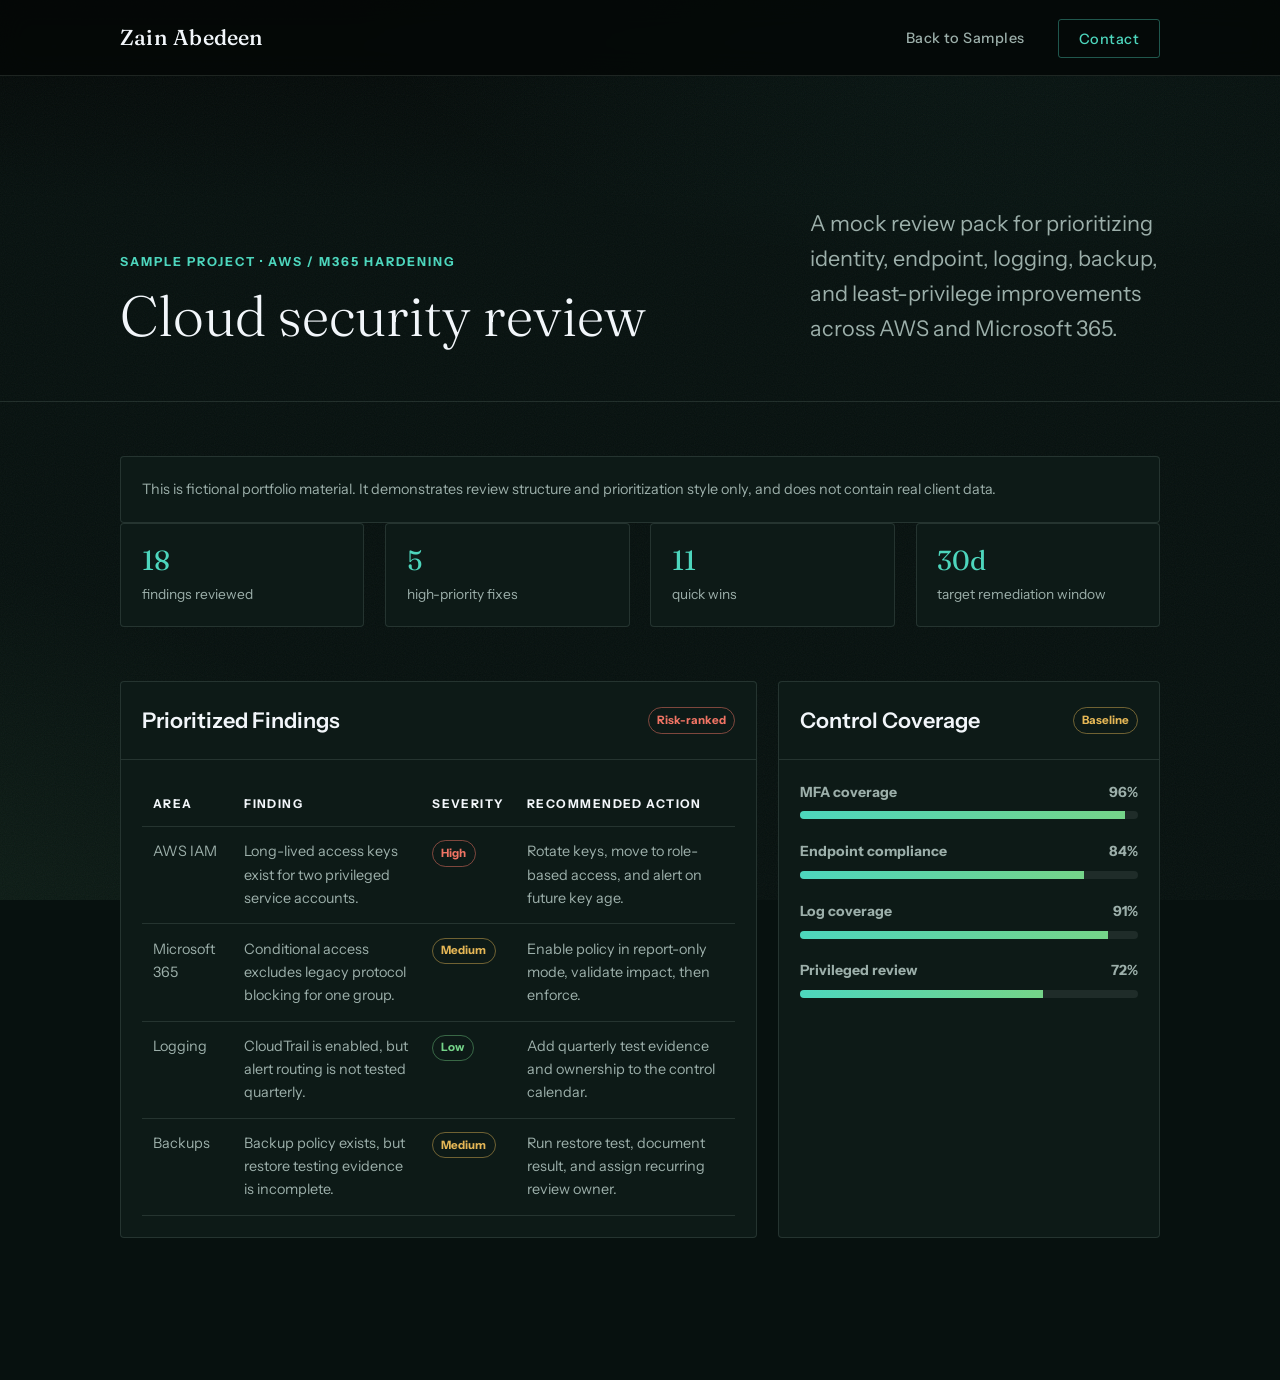
==== samples/cloud-security-review.html @ a2f8cfac "Rework site as cybersecurity portfolio" ====
<!doctype html>
<html lang="en">
<head>
  <meta charset="UTF-8">
  <meta name="viewport" content="width=device-width, initial-scale=1.0">
  <meta name="description" content="Fictional cybersecurity portfolio sample: AWS and Microsoft 365 cloud security review.">
  <title>Sample Project — Cloud Security Review</title>
  <link rel="preconnect" href="https://fonts.googleapis.com">
  <link rel="preconnect" href="https://fonts.gstatic.com" crossorigin>
  <link href="https://fonts.googleapis.com/css2?family=Fraunces:ital,opsz,wght@0,9..144,300;0,9..144,400;0,9..144,500;1,9..144,300;1,9..144,400&family=Instrument+Sans:ital,wght@0,400;0,500;0,600;1,400&display=swap" rel="stylesheet">
  <link rel="stylesheet" href="../styles.css">
</head>
<body class="sample-page">
  <header class="nav">
    <div class="container nav-inner">
      <a href="../index.html#top" class="wordmark">Zain&nbsp;Abedeen</a>
      <nav aria-label="Sample navigation">
        <ul class="nav-links">
          <li><a href="../index.html#samples" class="nav-link">Back to Samples</a></li>
          <li><a href="../index.html#contact" class="nav-link nav-link-cta">Contact</a></li>
        </ul>
      </nav>
    </div>
  </header>

  <main>
    <section class="sample-hero">
      <div class="container">
        <div>
          <p class="sample-label">Sample project · AWS / M365 hardening</p>
          <h1>Cloud security review</h1>
        </div>
        <p class="sample-summary">A mock review pack for prioritizing identity, endpoint, logging, backup, and least-privilege improvements across AWS and Microsoft 365.</p>
      </div>
    </section>

    <section class="sample-shell">
      <div class="container">
        <p class="sample-disclaimer">This is fictional portfolio material. It demonstrates review structure and prioritization style only, and does not contain real client data.</p>

        <div class="sample-grid">
          <div class="metric-card"><strong>18</strong><span>findings reviewed</span></div>
          <div class="metric-card"><strong>5</strong><span>high-priority fixes</span></div>
          <div class="metric-card"><strong>11</strong><span>quick wins</span></div>
          <div class="metric-card"><strong>30d</strong><span>target remediation window</span></div>
        </div>

        <div class="sample-panels">
          <article class="sample-panel">
            <div class="panel-head">
              <h2>Prioritized Findings</h2>
              <span class="pill high">Risk-ranked</span>
            </div>
            <div class="panel-body">
              <table class="sample-table">
                <thead>
                  <tr>
                    <th>Area</th>
                    <th>Finding</th>
                    <th>Severity</th>
                    <th>Recommended action</th>
                  </tr>
                </thead>
                <tbody>
                  <tr>
                    <td>AWS IAM</td>
                    <td>Long-lived access keys exist for two privileged service accounts.</td>
                    <td><span class="pill high">High</span></td>
                    <td>Rotate keys, move to role-based access, and alert on future key age.</td>
                  </tr>
                  <tr>
                    <td>Microsoft 365</td>
                    <td>Conditional access excludes legacy protocol blocking for one group.</td>
                    <td><span class="pill medium">Medium</span></td>
                    <td>Enable policy in report-only mode, validate impact, then enforce.</td>
                  </tr>
                  <tr>
                    <td>Logging</td>
                    <td>CloudTrail is enabled, but alert routing is not tested quarterly.</td>
                    <td><span class="pill low">Low</span></td>
                    <td>Add quarterly test evidence and ownership to the control calendar.</td>
                  </tr>
                  <tr>
                    <td>Backups</td>
                    <td>Backup policy exists, but restore testing evidence is incomplete.</td>
                    <td><span class="pill medium">Medium</span></td>
                    <td>Run restore test, document result, and assign recurring review owner.</td>
                  </tr>
                </tbody>
              </table>
            </div>
          </article>

          <aside class="sample-panel">
            <div class="panel-head">
              <h2>Control Coverage</h2>
              <span class="pill review">Baseline</span>
            </div>
            <div class="panel-body">
              <div class="bar-list">
                <div class="bar-row"><span><b>MFA coverage</b><b>96%</b></span><div class="bar"><i style="--w:96%"></i></div></div>
                <div class="bar-row"><span><b>Endpoint compliance</b><b>84%</b></span><div class="bar"><i style="--w:84%"></i></div></div>
                <div class="bar-row"><span><b>Log coverage</b><b>91%</b></span><div class="bar"><i style="--w:91%"></i></div></div>
                <div class="bar-row"><span><b>Privileged review</b><b>72%</b></span><div class="bar"><i style="--w:72%"></i></div></div>
              </div>
            </div>
          </aside>
        </div>
      </div>
    </section>
  </main>
</body>
</html>
---- styles.css ----
/* ============================================================
   Zain Abedeen - cyber security portfolio
   ------------------------------------------------------------
   Color:   deep ink ground, cool white text, cyan/green
            security accents, and restrained risk-state colors.
   Ratio:   golden ratio phi = 1.618 drives the type scale
            (steps of phi^0.5 ~= 1.272), the spacing ladder, and
            the 61.8/38.2 layout splits.
   Type:    Fraunces (editorial serif) · Instrument Sans (body)
   ============================================================ */

:root {
  --bg: #07110f;
  --bg-deep: #040807;
  --surface: #0d1a17;
  --surface-2: #13241f;
  --border: rgba(181, 208, 195, 0.14);
  --border-strong: rgba(181, 208, 195, 0.28);
  --accent: #4dd6bd;
  --accent-bright: #7df0d7;
  --accent-dim: rgba(77, 214, 189, 0.38);
  --accent-faint: rgba(77, 214, 189, 0.09);
  --risk-low: #75d489;
  --risk-med: #e5b756;
  --risk-high: #f07464;
  /* text */
  --text: #f2f6fa;
  --text-muted: #9cafaa;

  --serif: "Fraunces", Georgia, serif;
  --sans: "Instrument Sans", -apple-system, sans-serif;

  /* type scale - phi^0.5 ~= 1.272 per step */
  --fs-0: 1.0625rem;  /* 17   body        */
  --fs-1: 1.35rem;    /* 21.6             */
  --fs-2: 1.72rem;    /* 27.5             */
  --fs-3: 2.19rem;    /* 35               */
  --fs-4: 2.78rem;    /* 44.5             */
  --fs-5: 3.54rem;    /* 56.6             */
  --fs-6: 4.5rem;     /* 72   display     */

  /* spacing ladder - x phi per step */
  --s1: 0.5rem;
  --s2: 0.8rem;
  --s3: 1.3rem;
  --s4: 2.1rem;
  --s5: 3.4rem;
  --s6: 5.5rem;
  --s7: 8.9rem;

  --container: 1120px;
  --nav-h: 76px;
  --ease: cubic-bezier(0.22, 1, 0.36, 1);
}

* { margin: 0; padding: 0; box-sizing: border-box; }

html { scroll-behavior: smooth; scroll-padding-top: calc(var(--nav-h) + 16px); }

body {
  background: var(--bg);
  color: var(--text);
  font-family: var(--sans);
  font-size: var(--fs-0);
  line-height: 1.618;
  -webkit-font-smoothing: antialiased;
  overflow-x: hidden;
}

/* atmosphere - soft security glow over a deep ink ground */
body::before {
  content: "";
  position: fixed;
  inset: 0;
  pointer-events: none;
  z-index: 0;
  background:
    radial-gradient(1100px 560px at 78% -8%, rgba(77, 214, 189, 0.07), transparent 62%),
    radial-gradient(1000px 700px at -12% 108%, rgba(117, 212, 137, 0.08), transparent 60%),
    linear-gradient(180deg, var(--bg-deep) 0%, var(--bg) 22%);
}

/* film grain - tactile depth over the gradients */
body::after {
  content: "";
  position: fixed;
  inset: 0;
  pointer-events: none;
  z-index: 0;
  opacity: 0.05;
  background-image: url("data:image/svg+xml,%3Csvg xmlns='http://www.w3.org/2000/svg' width='160' height='160'%3E%3Cfilter id='n'%3E%3CfeTurbulence type='fractalNoise' baseFrequency='0.9' numOctaves='2' stitchTiles='stitch'/%3E%3C/filter%3E%3Crect width='100%25' height='100%25' filter='url(%23n)'/%3E%3C/svg%3E");
}

/* ambient fx layers - above the gradients, below content */
#fx-grid,
#spotlight {
  position: fixed;
  inset: 0;
  z-index: 0;
  pointer-events: none;
}
#fx-grid { width: 100%; height: 100%; opacity: 0.55; }
#spotlight {
  background: radial-gradient(340px 340px at var(--mx, -500px) var(--my, -500px),
              rgba(77, 214, 189, 0.11), transparent 70%);
  opacity: 0;
  transition: opacity 0.4s ease;
}

main, .footer, .nav, .mobile-menu { position: relative; z-index: 1; }

.container {
  max-width: var(--container);
  margin: 0 auto;
  padding: 0 clamp(1.25rem, 4vw, 2.5rem);
}

::selection { background: var(--accent-dim); color: var(--text); }

a { color: var(--accent); text-decoration: none; }
a:hover { text-decoration: underline; text-underline-offset: 3px; }

:focus-visible {
  outline: 2px solid var(--accent);
  outline-offset: 3px;
  border-radius: 2px;
}

.muted { color: var(--text-muted); }

.skip-link {
  position: absolute;
  left: -9999px;
  top: 0;
  background: var(--accent);
  color: var(--bg);
  padding: var(--s1) var(--s3);
  z-index: 100;
}
.skip-link:focus { left: 0; }

/* ---------- nav ---------- */
.nav {
  position: fixed;
  top: 0;
  left: 0;
  right: 0;
  height: var(--nav-h);
  background: rgba(4, 8, 7, 0.84);
  backdrop-filter: blur(14px);
  -webkit-backdrop-filter: blur(14px);
  border-bottom: 1px solid var(--border);
  z-index: 50;
}

.nav-inner {
  height: var(--nav-h);
  display: flex;
  align-items: center;
  justify-content: space-between;
}

.wordmark {
  font-family: var(--serif);
  font-size: var(--fs-1);
  font-weight: 500;
  color: var(--text);
  letter-spacing: 0.01em;
}
.wordmark:hover { text-decoration: none; }

.nav-links {
  display: flex;
  align-items: center;
  gap: var(--s4);
  list-style: none;
}

.nav-link {
  color: var(--text-muted);
  font-size: 0.9rem;
  font-weight: 500;
  letter-spacing: 0.03em;
  padding: var(--s1) 0;
  transition: color 0.25s var(--ease);
}
.nav-link:hover,
.nav-link.active { color: var(--text); text-decoration: none; }

.nav-link-cta {
  color: var(--accent);
  border: 1px solid var(--accent-dim);
  padding: 0.6rem 1.25rem;
  border-radius: 3px;
  transition: background 0.25s var(--ease), color 0.25s var(--ease), box-shadow 0.25s var(--ease);
}
.nav-link-cta:hover,
.nav-link-cta.active {
  background: var(--accent);
  color: var(--bg);
  box-shadow: 0 4px 24px rgba(63, 191, 178, 0.25);
}

.nav-progress {
  position: absolute;
  left: 0;
  bottom: -1px;
  height: 2px;
  width: 0%;
  background: linear-gradient(90deg, var(--accent), var(--accent-bright));
  box-shadow: 0 0 12px var(--accent-dim);
}

.menu-toggle {
  display: none;
  flex-direction: column;
  gap: 7px;
  background: none;
  border: 0;
  padding: 10px;
  cursor: pointer;
}
.menu-toggle span {
  display: block;
  width: 24px;
  height: 1.5px;
  background: var(--text);
  transition: transform 0.25s var(--ease);
}
.menu-toggle[aria-expanded="true"] span:first-child { transform: translateY(4.25px) rotate(45deg); }
.menu-toggle[aria-expanded="true"] span:last-child { transform: translateY(-4.25px) rotate(-45deg); }

.mobile-menu {
  position: fixed;
  top: var(--nav-h);
  left: 0;
  right: 0;
  background: var(--surface);
  border-bottom: 1px solid var(--border);
  padding: var(--s2) 0 var(--s3);
  transform: translateY(-8px);
  opacity: 0;
  visibility: hidden;
  transition: transform 0.3s var(--ease), opacity 0.3s var(--ease), visibility 0.3s;
  z-index: 49;
}
.mobile-menu.open { transform: translateY(0); opacity: 1; visibility: visible; }
.mobile-menu ul { list-style: none; }
.mobile-menu a {
  display: block;
  padding: var(--s2) clamp(1.25rem, 4vw, 2.5rem);
  color: var(--text);
  font-family: var(--serif);
  font-size: var(--fs-1);
}

/* ---------- hero ---------- */
.hero {
  padding: calc(var(--nav-h) + clamp(var(--s6), 13vh, var(--s7))) 0 clamp(var(--s5), 10vh, var(--s6));
}

/* golden-section column: content occupies ~61.8% of the container */
.hero .container > * { max-width: 61.8%; }

.eyebrow {
  color: var(--accent);
  font-size: 0.8rem;
  font-weight: 600;
  letter-spacing: 0.16em;
  text-transform: uppercase;
  margin-bottom: var(--s4);
}

.hero-headline {
  font-family: var(--serif);
  font-weight: 300;
  font-size: clamp(var(--fs-4), 6.5vw, var(--fs-6));
  line-height: 1.05;
  letter-spacing: -0.015em;
}
.hero-headline em {
  font-style: italic;
  font-weight: 400;
  color: var(--accent);
}

#rotator {
  display: inline-block;
  transition: opacity 0.32s var(--ease), transform 0.32s var(--ease);
}

.hero-lead {
  margin-top: var(--s4);
  max-width: 33rem;
  font-size: var(--fs-1);
  line-height: 1.618;
  color: var(--text-muted);
}

.hero-ctas {
  margin-top: var(--s5);
  display: flex;
  flex-wrap: wrap;
  gap: var(--s2);
}

.btn {
  display: inline-block;
  font-size: 0.98rem;
  font-weight: 600;
  letter-spacing: 0.02em;
  padding: 1rem 2.1rem;
  border-radius: 3px;
  transition: background 0.25s var(--ease), color 0.25s var(--ease),
              border-color 0.25s var(--ease), box-shadow 0.25s var(--ease),
              transform 0.25s var(--ease);
}
.btn:hover { text-decoration: none; transform: translateY(-1px); }

.btn-primary {
  background: var(--accent);
  color: var(--bg);
  border: 1px solid var(--accent);
  box-shadow: 0 6px 28px rgba(63, 191, 178, 0.22);
}
.btn-primary:hover {
  background: var(--accent-bright);
  border-color: var(--accent-bright);
  box-shadow: 0 10px 36px rgba(63, 191, 178, 0.32);
}

.btn-quiet {
  color: var(--text);
  border: 1px solid var(--border-strong);
  background: rgba(158, 180, 214, 0.03);
}
.btn-quiet:hover { border-color: var(--text-muted); background: rgba(158, 180, 214, 0.06); }

.hero-cred {
  margin-top: var(--s5);
  padding-top: var(--s3);
  border-top: 1px solid var(--border);
  color: var(--text-muted);
  font-size: 0.88rem;
  letter-spacing: 0.02em;
  max-width: 33rem;
}

/* ---------- results band ---------- */
.results {
  border-top: 1px solid var(--border);
  border-bottom: 1px solid var(--border);
  background: linear-gradient(180deg, rgba(13, 26, 23, 0.66), rgba(13, 26, 23, 0.25));
}

.results-grid {
  display: grid;
  grid-template-columns: repeat(4, 1fr);
  gap: var(--s3);
  padding: var(--s5) 0;
}

.result dt {
  font-family: var(--serif);
  font-weight: 400;
  font-size: var(--fs-3);
  line-height: 1.1;
  color: var(--accent);
  font-variant-numeric: tabular-nums;
}

.result dd {
  margin-top: var(--s1);
  font-size: 0.9rem;
  color: var(--text-muted);
  max-width: 18ch;
}

/* ---------- sections ---------- */
.section { padding: clamp(var(--s6), 10vh, var(--s7)) 0; }
.section + .section { border-top: 1px solid var(--border); }

.section-head {
  display: flex;
  align-items: baseline;
  gap: var(--s3);
  margin-bottom: clamp(var(--s5), 6vh, var(--s6));
}

.section-no {
  font-size: 0.8rem;
  font-weight: 600;
  letter-spacing: 0.14em;
  color: var(--accent);
}

.section-title {
  font-family: var(--serif);
  font-weight: 400;
  font-size: clamp(var(--fs-2), 3.2vw, var(--fs-3));
  letter-spacing: -0.01em;
}

/* ---------- services ---------- */
.services-grid {
  display: grid;
  grid-template-columns: repeat(3, 1fr);
  gap: var(--s3);
}

.service {
  background: var(--surface);
  border: 1px solid var(--border);
  border-radius: 4px;
  padding: var(--s4) var(--s4) var(--s5);
  position: relative;
  transition: transform 0.3s var(--ease), border-color 0.3s var(--ease),
              box-shadow 0.3s var(--ease), background 0.3s var(--ease);
}
.service::before {
  content: "";
  position: absolute;
  top: 0;
  left: var(--s4);
  right: var(--s4);
  height: 1px;
  background: linear-gradient(90deg, var(--accent-dim), transparent);
  opacity: 0;
  transition: opacity 0.3s var(--ease);
}
.service:hover {
  background: var(--surface-2);
  border-color: var(--border-strong);
  transform: translateY(-3px);
  box-shadow: 0 18px 44px rgba(4, 10, 20, 0.5);
}
.service:hover::before { opacity: 1; }

.service h3 {
  font-family: var(--serif);
  font-weight: 400;
  font-size: var(--fs-1);
  line-height: 1.3;
  margin-bottom: var(--s2);
}

.service p {
  color: var(--text-muted);
  font-size: 0.97rem;
}

/* ---------- selected work (case studies) ---------- */
.work-lead {
  color: var(--text-muted);
  font-size: var(--fs-1);
  max-width: 38rem;
  margin-bottom: clamp(var(--s5), 6vh, var(--s6));
}

.case {
  display: grid;
  grid-template-columns: 1.618fr 1fr; /* golden section: text leads */
  gap: clamp(var(--s4), 5vw, var(--s6));
  align-items: start;
  padding: clamp(var(--s5), 6vh, var(--s6)) 0;
  border-top: 1px solid var(--border);
}
.case:first-child { border-top: 0; padding-top: 0; }
.case-flip { grid-template-columns: 1fr 1.618fr; }
.case-flip .case-body { order: 2; }
.case-flip .work-media { order: 1; }

.case-meta {
  font-size: 0.85rem;
  color: var(--text-muted);
  letter-spacing: 0.03em;
  margin-bottom: var(--s2);
  font-variant-numeric: tabular-nums;
}

.case-title {
  font-family: var(--serif);
  font-weight: 400;
  font-size: var(--fs-2);
  line-height: 1.25;
  letter-spacing: -0.01em;
  margin-bottom: var(--s4);
}

.case-block + .case-block { margin-top: var(--s3); }

.case-label {
  font-size: 0.76rem;
  font-weight: 600;
  letter-spacing: 0.14em;
  text-transform: uppercase;
  color: var(--accent);
  margin-bottom: 0.3rem;
}

.case-block p { color: var(--text-muted); font-size: 0.98rem; max-width: 60ch; }

.case-tags {
  margin-top: var(--s4);
  padding-top: var(--s3);
  border-top: 1px solid var(--border);
  font-size: 0.85rem;
  color: var(--text-muted);
  letter-spacing: 0.02em;
}

/* work-sample media slot */
.work-media {
  position: sticky;
  top: calc(var(--nav-h) + var(--s4));
  border: 1px solid var(--border);
  border-radius: 4px;
  background: var(--surface);
  overflow: hidden;
  box-shadow: 0 18px 48px rgba(4, 10, 20, 0.4);
}
.work-media img { display: block; width: 100%; height: auto; }

.work-caption {
  padding: var(--s2) var(--s3);
  border-top: 1px solid var(--border);
  font-size: 0.85rem;
  color: var(--text-muted);
}

.sample-link {
  display: inline-block;
  margin-top: var(--s4);
  color: var(--bg);
  background: var(--accent);
  border: 1px solid var(--accent);
  border-radius: 3px;
  padding: 0.78rem 1rem;
  font-size: 0.88rem;
  font-weight: 700;
  letter-spacing: 0.03em;
}
.sample-link:hover {
  background: var(--accent-bright);
  border-color: var(--accent-bright);
  text-decoration: none;
}

.sample-preview {
  padding: var(--s4);
  background:
    linear-gradient(135deg, rgba(77, 214, 189, 0.12), transparent 44%),
    repeating-linear-gradient(0deg, rgba(242, 246, 250, 0.035) 0 1px, transparent 1px 42px),
    var(--surface);
}
.sample-kicker {
  color: var(--accent);
  font-size: 0.78rem;
  font-weight: 700;
  letter-spacing: 0.14em;
  text-transform: uppercase;
}
.sample-preview-title {
  margin-top: var(--s1);
  font-family: var(--serif);
  font-size: var(--fs-1);
  font-weight: 400;
}
.control-table {
  margin-top: var(--s4);
  border: 1px solid var(--border);
  border-radius: 4px;
  overflow: hidden;
}
.control-row {
  display: grid;
  grid-template-columns: 0.85fr 1.35fr 0.8fr;
  gap: var(--s2);
  align-items: center;
  min-height: 48px;
  padding: 0.72rem var(--s2);
  border-bottom: 1px solid var(--border);
  color: var(--text-muted);
  font-size: 0.82rem;
}
.control-row:last-child { border-bottom: 0; }
.control-row span:first-child {
  color: var(--text);
  font-weight: 700;
  font-variant-numeric: tabular-nums;
}
.status-chip {
  justify-self: start;
  color: var(--accent-bright);
  border: 1px solid var(--accent-dim);
  border-radius: 999px;
  padding: 0.18rem 0.52rem;
  font-size: 0.72rem;
  font-weight: 700;
  line-height: 1.2;
}
.sample-preview-link {
  display: inline-block;
  margin-top: var(--s3);
  color: var(--accent);
  font-size: 0.88rem;
  font-weight: 700;
}

/* ---------- background strip (compact history) ---------- */
.bg-strip {
  margin-top: clamp(var(--s5), 6vh, var(--s6));
  padding-top: var(--s4);
  border-top: 1px solid var(--border);
}

.bg-strip-title {
  font-size: 0.8rem;
  font-weight: 600;
  letter-spacing: 0.14em;
  text-transform: uppercase;
  color: var(--accent);
  margin-bottom: var(--s3);
}

.bg-lines {
  list-style: none;
  display: grid;
  grid-template-columns: 1fr 1fr;
  gap: var(--s1) var(--s5);
}

.bg-lines li {
  font-size: 0.92rem;
  color: var(--text-muted);
  padding: 0.35rem 0;
  border-bottom: 1px solid var(--border);
  font-variant-numeric: tabular-nums;
}
.bg-lines li > span:first-child { color: var(--text); font-weight: 500; }

/* ---------- about ---------- */
.about-grid {
  display: grid;
  grid-template-columns: 1.618fr 1fr; /* golden section */
  gap: clamp(var(--s5), 6vw, var(--s6));
}

.about-bio p {
  font-size: var(--fs-0);
  color: var(--text-muted);
}
.about-bio p:first-child {
  color: var(--text);
  font-family: var(--serif);
  font-weight: 300;
  font-size: var(--fs-2);
  line-height: 1.45;
}
.about-bio p + p { margin-top: var(--s3); }

.about-side { display: flex; flex-direction: column; gap: var(--s4); }

.about-block h4 {
  font-size: 0.8rem;
  font-weight: 600;
  letter-spacing: 0.14em;
  text-transform: uppercase;
  color: var(--accent);
  margin-bottom: var(--s2);
}

.about-block p {
  font-size: 0.95rem;
  color: var(--text-muted);
  padding-bottom: var(--s2);
  margin-bottom: var(--s2);
  border-bottom: 1px solid var(--border);
}
.about-block p:last-child { border-bottom: 0; margin-bottom: 0; padding-bottom: 0; }
.about-block .muted { font-size: 0.88rem; }

.cap-label {
  display: block;
  font-weight: 600;
  color: var(--text);
  margin-bottom: 0.15rem;
}

/* ---------- booking ---------- */
.section-book {
  background: linear-gradient(180deg, var(--surface) 0%, var(--bg) 100%);
  border-top: 1px solid var(--border);
}

.book-lead {
  color: var(--text-muted);
  font-size: var(--fs-1);
  max-width: 36rem;
  margin-bottom: var(--s5);
}

.calendly-wrap {
  border: 1px solid var(--border);
  border-radius: 4px;
  background: var(--surface);
  overflow: hidden;
  box-shadow: 0 24px 64px rgba(4, 10, 20, 0.45);
}

.contact-panel {
  display: flex;
  flex-wrap: wrap;
  gap: var(--s2);
}

.book-fallback {
  margin-top: var(--s4);
  font-size: 0.92rem;
  color: var(--text-muted);
}

/* ---------- footer ---------- */
.footer {
  border-top: 1px solid var(--border);
  background: var(--bg-deep);
  padding: var(--s5) 0 var(--s4);
}

.footer-grid {
  display: flex;
  justify-content: space-between;
  flex-wrap: wrap;
  gap: var(--s4);
}

.footer-col .wordmark { display: block; margin-bottom: var(--s2); }
.footer-col .muted { font-size: 0.92rem; }

.footer-col a {
  display: block;
  color: var(--text-muted);
  font-size: 0.95rem;
  margin-bottom: var(--s1);
  transition: color 0.25s var(--ease);
}
.footer-col a:hover { color: var(--accent); text-decoration: none; }

.footer-copy {
  margin-top: var(--s5);
  padding-top: var(--s3);
  border-top: 1px solid var(--border);
  color: var(--text-muted);
  font-size: 0.82rem;
}

/* ---------- reveal on scroll ---------- */
.reveal {
  opacity: 0;
  transform: translateY(18px);
  transition: opacity 0.8s var(--ease) var(--d, 0s), transform 0.8s var(--ease) var(--d, 0s);
}
.reveal.in { opacity: 1; transform: none; }

@media (prefers-reduced-motion: reduce) {
  html { scroll-behavior: auto; }
  .reveal { opacity: 1; transform: none; transition: none; }
  .btn, .service { transition: none; }
  #fx-grid, #spotlight { display: none; }
}

/* ---------- standalone sample pages ---------- */
.sample-page .nav { position: sticky; }

.sample-hero {
  padding: calc(var(--nav-h) + var(--s5)) 0 var(--s5);
  border-bottom: 1px solid var(--border);
}
.sample-hero .container {
  display: grid;
  grid-template-columns: 1.45fr 0.8fr;
  gap: var(--s5);
  align-items: end;
}
.sample-label {
  color: var(--accent);
  font-size: 0.78rem;
  font-weight: 700;
  letter-spacing: 0.16em;
  text-transform: uppercase;
}
.sample-hero h1 {
  margin-top: var(--s2);
  font-family: var(--serif);
  font-size: clamp(var(--fs-3), 5vw, var(--fs-5));
  font-weight: 300;
  line-height: 1.08;
}
.sample-summary {
  color: var(--text-muted);
  font-size: var(--fs-1);
  max-width: 42rem;
}
.sample-disclaimer {
  border: 1px solid var(--border);
  background: var(--surface);
  border-radius: 4px;
  padding: var(--s3);
  color: var(--text-muted);
  font-size: 0.9rem;
}
.sample-shell {
  padding: var(--s5) 0 var(--s7);
}
.sample-grid {
  display: grid;
  grid-template-columns: repeat(4, 1fr);
  gap: var(--s3);
  margin-bottom: var(--s5);
}
.metric-card,
.sample-panel {
  border: 1px solid var(--border);
  background: var(--surface);
  border-radius: 4px;
}
.metric-card { padding: var(--s3); }
.metric-card strong {
  display: block;
  font-family: var(--serif);
  font-size: var(--fs-2);
  font-weight: 400;
  color: var(--accent);
  line-height: 1.1;
}
.metric-card span {
  display: block;
  margin-top: var(--s1);
  color: var(--text-muted);
  font-size: 0.86rem;
}
.sample-panels {
  display: grid;
  grid-template-columns: 1.25fr 0.75fr;
  gap: var(--s3);
}
.sample-panel { overflow: hidden; }
.panel-head {
  display: flex;
  justify-content: space-between;
  gap: var(--s3);
  align-items: center;
  padding: var(--s3);
  border-bottom: 1px solid var(--border);
}
.panel-head h2 {
  font-size: var(--fs-1);
  font-weight: 600;
}
.panel-body { padding: var(--s3); }
.sample-table {
  width: 100%;
  border-collapse: collapse;
  font-size: 0.9rem;
}
.sample-table th,
.sample-table td {
  padding: 0.82rem 0.7rem;
  border-bottom: 1px solid var(--border);
  text-align: left;
  vertical-align: top;
}
.sample-table th {
  color: var(--text);
  font-size: 0.75rem;
  letter-spacing: 0.12em;
  text-transform: uppercase;
}
.sample-table td { color: var(--text-muted); }
.pill {
  display: inline-block;
  border: 1px solid var(--border-strong);
  border-radius: 999px;
  padding: 0.18rem 0.52rem;
  font-size: 0.72rem;
  font-weight: 700;
  color: var(--text);
  white-space: nowrap;
}
.pill.ready,
.pill.low,
.pill.down,
.pill.on-track { color: var(--risk-low); border-color: rgba(117, 212, 137, 0.42); }
.pill.review,
.pill.medium,
.pill.watch { color: var(--risk-med); border-color: rgba(229, 183, 86, 0.46); }
.pill.high,
.pill.blocked { color: var(--risk-high); border-color: rgba(240, 116, 100, 0.5); }
.note-list {
  list-style: none;
  display: grid;
  gap: var(--s2);
}
.note-list li {
  border-bottom: 1px solid var(--border);
  padding-bottom: var(--s2);
  color: var(--text-muted);
}
.note-list li:last-child { border-bottom: 0; padding-bottom: 0; }
.note-list strong {
  display: block;
  color: var(--text);
  margin-bottom: 0.15rem;
}
.bar-list {
  display: grid;
  gap: var(--s3);
}
.bar-row span {
  display: flex;
  justify-content: space-between;
  color: var(--text-muted);
  font-size: 0.88rem;
}
.bar {
  height: 8px;
  margin-top: var(--s1);
  border-radius: 999px;
  background: rgba(242, 246, 250, 0.08);
  overflow: hidden;
}
.bar i {
  display: block;
  height: 100%;
  width: var(--w);
  background: linear-gradient(90deg, var(--accent), var(--risk-low));
}

/* ---------- responsive ---------- */
@media (max-width: 980px) {
  .hero .container > * { max-width: 100%; }
  .services-grid { grid-template-columns: 1fr; }
  .about-grid { grid-template-columns: 1fr; }
  .results-grid { grid-template-columns: repeat(2, 1fr); gap: var(--s4) var(--s3); }
  .case, .case-flip { grid-template-columns: 1fr; }
  .case-flip .case-body { order: 1; }
  .case-flip .work-media { order: 2; }
  .work-media { position: static; }
  .bg-lines { grid-template-columns: 1fr; }
  .sample-hero .container,
  .sample-panels { grid-template-columns: 1fr; }
  .sample-grid { grid-template-columns: repeat(2, 1fr); }
}

@media (max-width: 720px) {
  .nav-links { display: none; }
  .sample-page .nav-links {
    display: flex;
    gap: var(--s2);
  }
  .sample-page .nav-link {
    font-size: 0.78rem;
  }
  .sample-page .wordmark {
    font-size: 1rem;
  }
  .menu-toggle { display: flex; }
  .sample-page .menu-toggle { display: none; }
  .hero-ctas .btn { flex: 1 1 100%; text-align: center; } /* Fitts: full-width taps */
  .contact-panel .btn { flex: 1 1 100%; text-align: center; }
  .control-row { grid-template-columns: 1fr; }
  .sample-grid { grid-template-columns: 1fr; }
  .sample-table { font-size: 0.82rem; }
  .sample-table th,
  .sample-table td { padding: 0.68rem 0.45rem; }
}
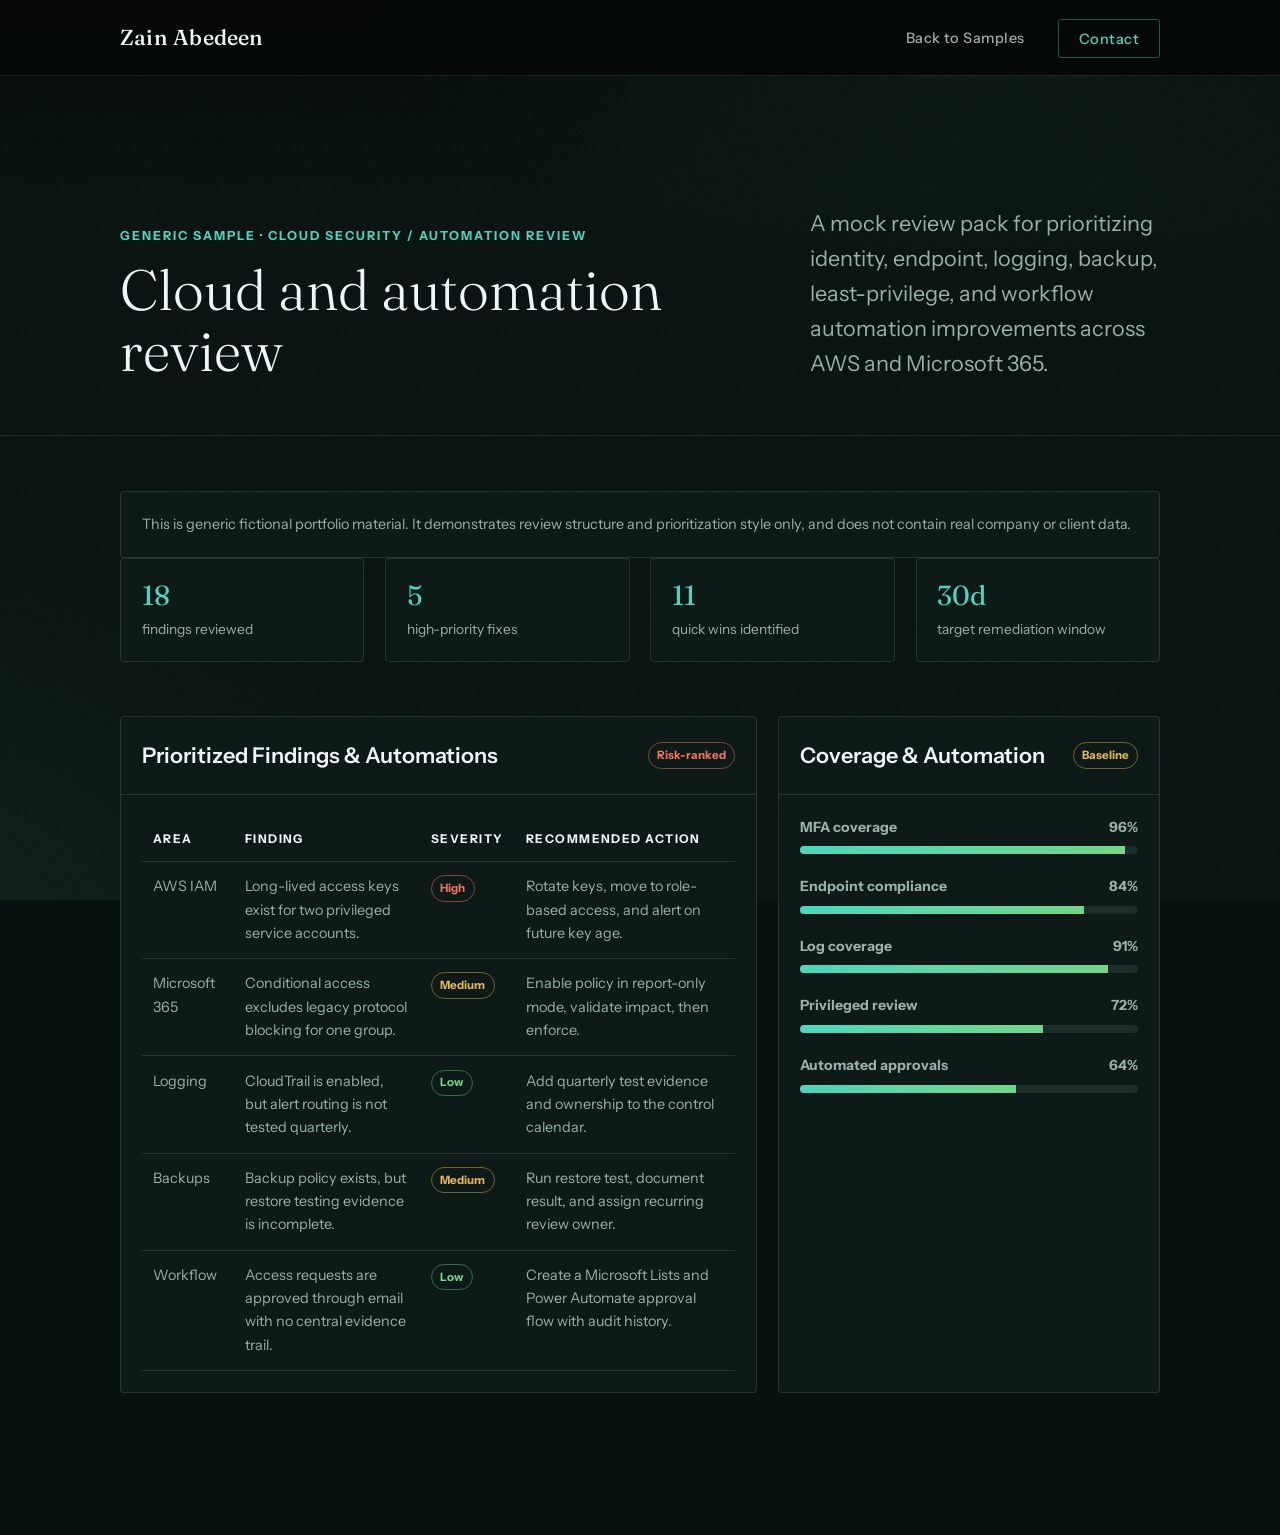
==== commit acdd8800: "Refine portfolio story and sample projects" ====
--- a/samples/cloud-security-review.html
+++ b/samples/cloud-security-review.html
@@ -3,8 +3,8 @@
 <head>
   <meta charset="UTF-8">
   <meta name="viewport" content="width=device-width, initial-scale=1.0">
-  <meta name="description" content="Fictional cybersecurity portfolio sample: AWS and Microsoft 365 cloud security review.">
-  <title>Sample Project — Cloud Security Review</title>
+  <meta name="description" content="Generic portfolio sample: AWS, Microsoft 365, and automation review pack.">
+  <title>Sample Project - Cloud and Automation Review</title>
   <link rel="preconnect" href="https://fonts.googleapis.com">
   <link rel="preconnect" href="https://fonts.gstatic.com" crossorigin>
   <link href="https://fonts.googleapis.com/css2?family=Fraunces:ital,opsz,wght@0,9..144,300;0,9..144,400;0,9..144,500;1,9..144,300;1,9..144,400&family=Instrument+Sans:ital,wght@0,400;0,500;0,600;1,400&display=swap" rel="stylesheet">
@@ -27,28 +27,28 @@
     <section class="sample-hero">
       <div class="container">
         <div>
-          <p class="sample-label">Sample project · AWS / M365 hardening</p>
-          <h1>Cloud security review</h1>
+          <p class="sample-label">Generic sample · Cloud security / automation review</p>
+          <h1>Cloud and automation review</h1>
         </div>
-        <p class="sample-summary">A mock review pack for prioritizing identity, endpoint, logging, backup, and least-privilege improvements across AWS and Microsoft 365.</p>
+        <p class="sample-summary">A mock review pack for prioritizing identity, endpoint, logging, backup, least-privilege, and workflow automation improvements across AWS and Microsoft 365.</p>
       </div>
     </section>
 
     <section class="sample-shell">
       <div class="container">
-        <p class="sample-disclaimer">This is fictional portfolio material. It demonstrates review structure and prioritization style only, and does not contain real client data.</p>
+        <p class="sample-disclaimer">This is generic fictional portfolio material. It demonstrates review structure and prioritization style only, and does not contain real company or client data.</p>
 
         <div class="sample-grid">
           <div class="metric-card"><strong>18</strong><span>findings reviewed</span></div>
           <div class="metric-card"><strong>5</strong><span>high-priority fixes</span></div>
-          <div class="metric-card"><strong>11</strong><span>quick wins</span></div>
+          <div class="metric-card"><strong>11</strong><span>quick wins identified</span></div>
           <div class="metric-card"><strong>30d</strong><span>target remediation window</span></div>
         </div>
 
         <div class="sample-panels">
           <article class="sample-panel">
             <div class="panel-head">
-              <h2>Prioritized Findings</h2>
+              <h2>Prioritized Findings &amp; Automations</h2>
               <span class="pill high">Risk-ranked</span>
             </div>
             <div class="panel-body">
@@ -86,6 +86,12 @@
                     <td><span class="pill medium">Medium</span></td>
                     <td>Run restore test, document result, and assign recurring review owner.</td>
                   </tr>
+                  <tr>
+                    <td>Workflow</td>
+                    <td>Access requests are approved through email with no central evidence trail.</td>
+                    <td><span class="pill low">Low</span></td>
+                    <td>Create a Microsoft Lists and Power Automate approval flow with audit history.</td>
+                  </tr>
                 </tbody>
               </table>
             </div>
@@ -93,7 +99,7 @@
 
           <aside class="sample-panel">
             <div class="panel-head">
-              <h2>Control Coverage</h2>
+              <h2>Coverage &amp; Automation</h2>
               <span class="pill review">Baseline</span>
             </div>
             <div class="panel-body">
@@ -102,6 +108,7 @@
                 <div class="bar-row"><span><b>Endpoint compliance</b><b>84%</b></span><div class="bar"><i style="--w:84%"></i></div></div>
                 <div class="bar-row"><span><b>Log coverage</b><b>91%</b></span><div class="bar"><i style="--w:91%"></i></div></div>
                 <div class="bar-row"><span><b>Privileged review</b><b>72%</b></span><div class="bar"><i style="--w:72%"></i></div></div>
+                <div class="bar-row"><span><b>Automated approvals</b><b>64%</b></span><div class="bar"><i style="--w:64%"></i></div></div>
               </div>
             </div>
           </aside>
--- a/styles.css
+++ b/styles.css
@@ -295,6 +295,14 @@
   font-size: var(--fs-1);
   line-height: 1.618;
   color: var(--text-muted);
+}
+
+.hero-story {
+  margin-top: var(--s3);
+  max-width: 36rem;
+  color: var(--text-muted);
+  font-size: 1rem;
+  line-height: 1.68;
 }
 
 .hero-ctas {
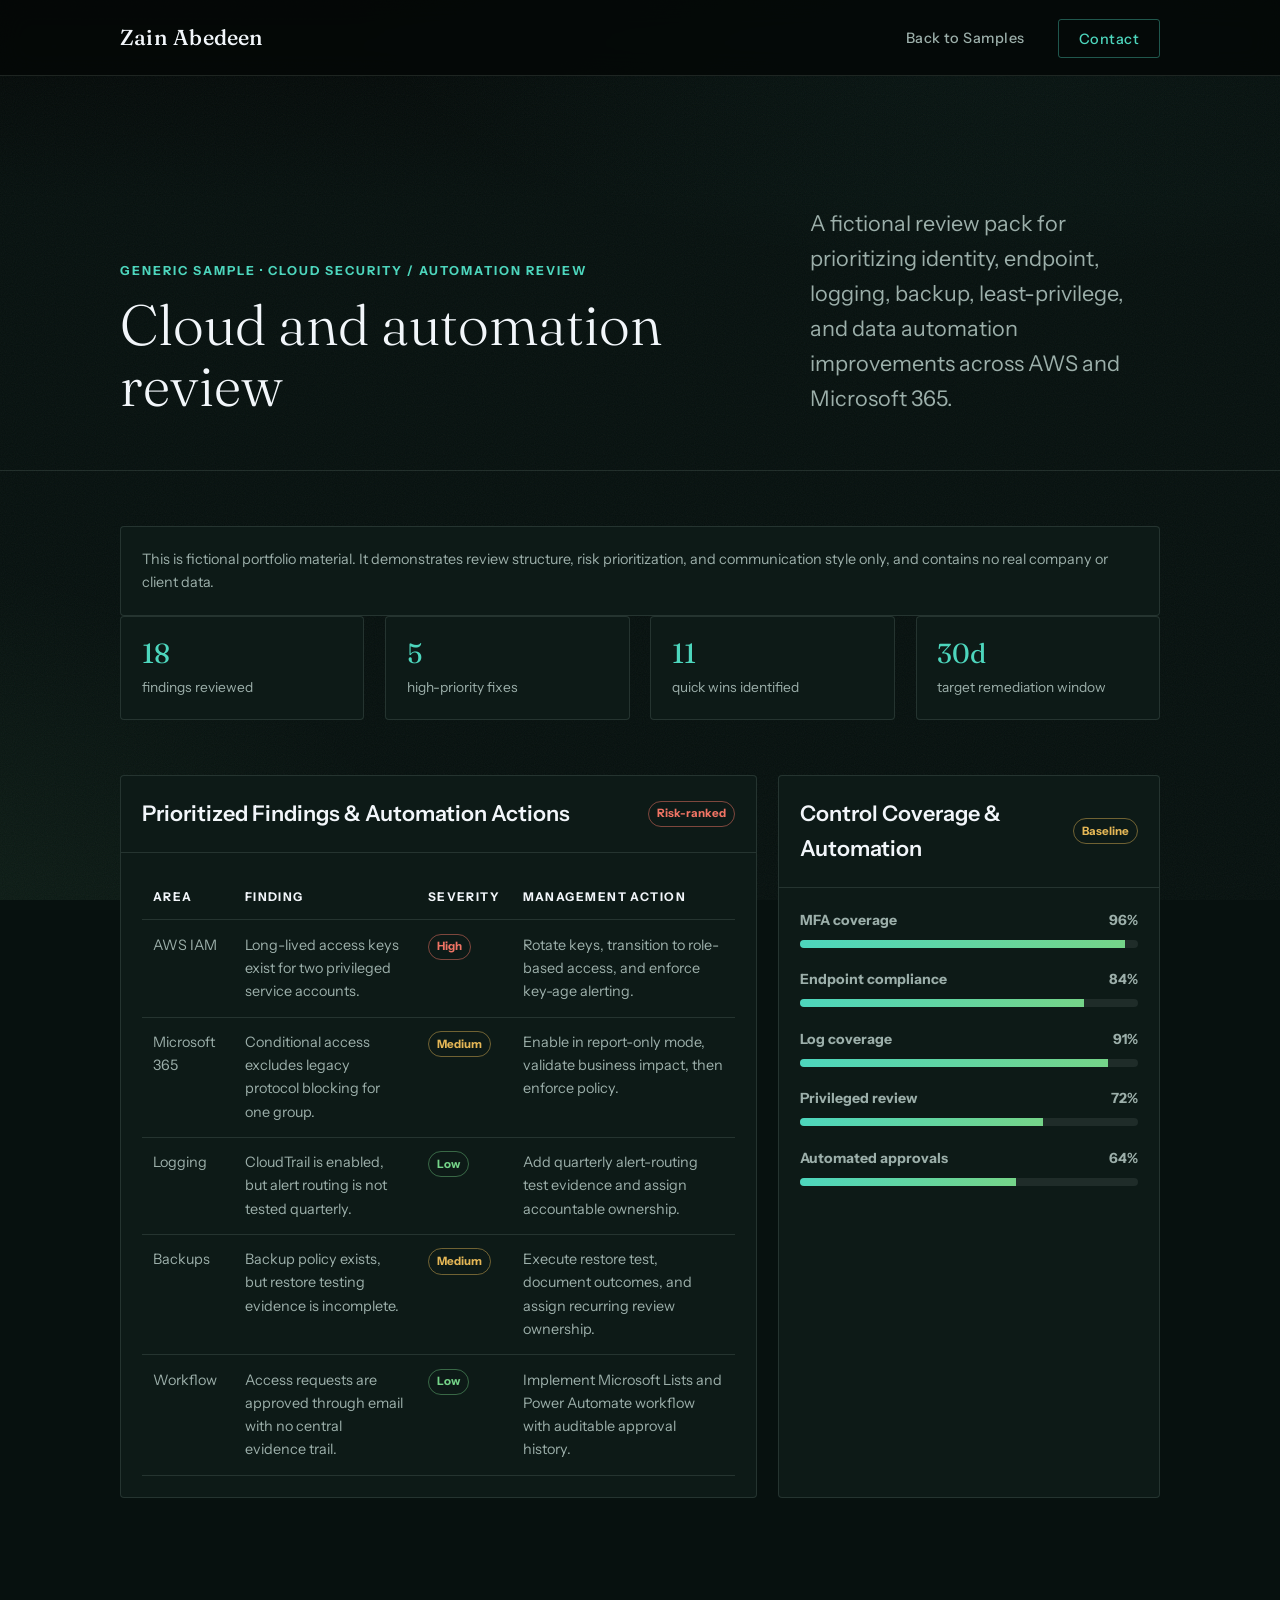
==== commit e7a663c9: "Professionalize homepage and sample portfolio copy" ====
--- a/samples/cloud-security-review.html
+++ b/samples/cloud-security-review.html
@@ -3,7 +3,7 @@
 <head>
   <meta charset="UTF-8">
   <meta name="viewport" content="width=device-width, initial-scale=1.0">
-  <meta name="description" content="Generic portfolio sample: AWS, Microsoft 365, and automation review pack.">
+  <meta name="description" content="Generic portfolio sample: AWS and Microsoft 365 cloud security, controls assurance, and automation review pack.">
   <title>Sample Project - Cloud and Automation Review</title>
   <link rel="preconnect" href="https://fonts.googleapis.com">
   <link rel="preconnect" href="https://fonts.gstatic.com" crossorigin>
@@ -27,16 +27,16 @@
     <section class="sample-hero">
       <div class="container">
         <div>
-          <p class="sample-label">Generic sample · Cloud security / automation review</p>
+          <p class="sample-label">Generic sample · Cloud Security / automation review</p>
           <h1>Cloud and automation review</h1>
         </div>
-        <p class="sample-summary">A mock review pack for prioritizing identity, endpoint, logging, backup, least-privilege, and workflow automation improvements across AWS and Microsoft 365.</p>
+        <p class="sample-summary">A fictional review pack for prioritizing identity, endpoint, logging, backup, least-privilege, and data automation improvements across AWS and Microsoft 365.</p>
       </div>
     </section>
 
     <section class="sample-shell">
       <div class="container">
-        <p class="sample-disclaimer">This is generic fictional portfolio material. It demonstrates review structure and prioritization style only, and does not contain real company or client data.</p>
+        <p class="sample-disclaimer">This is fictional portfolio material. It demonstrates review structure, risk prioritization, and communication style only, and contains no real company or client data.</p>
 
         <div class="sample-grid">
           <div class="metric-card"><strong>18</strong><span>findings reviewed</span></div>
@@ -48,7 +48,7 @@
         <div class="sample-panels">
           <article class="sample-panel">
             <div class="panel-head">
-              <h2>Prioritized Findings &amp; Automations</h2>
+              <h2>Prioritized Findings &amp; Automation Actions</h2>
               <span class="pill high">Risk-ranked</span>
             </div>
             <div class="panel-body">
@@ -58,7 +58,7 @@
                     <th>Area</th>
                     <th>Finding</th>
                     <th>Severity</th>
-                    <th>Recommended action</th>
+                    <th>Management action</th>
                   </tr>
                 </thead>
                 <tbody>
@@ -66,31 +66,31 @@
                     <td>AWS IAM</td>
                     <td>Long-lived access keys exist for two privileged service accounts.</td>
                     <td><span class="pill high">High</span></td>
-                    <td>Rotate keys, move to role-based access, and alert on future key age.</td>
+                    <td>Rotate keys, transition to role-based access, and enforce key-age alerting.</td>
                   </tr>
                   <tr>
                     <td>Microsoft 365</td>
                     <td>Conditional access excludes legacy protocol blocking for one group.</td>
                     <td><span class="pill medium">Medium</span></td>
-                    <td>Enable policy in report-only mode, validate impact, then enforce.</td>
+                    <td>Enable in report-only mode, validate business impact, then enforce policy.</td>
                   </tr>
                   <tr>
                     <td>Logging</td>
                     <td>CloudTrail is enabled, but alert routing is not tested quarterly.</td>
                     <td><span class="pill low">Low</span></td>
-                    <td>Add quarterly test evidence and ownership to the control calendar.</td>
+                    <td>Add quarterly alert-routing test evidence and assign accountable ownership.</td>
                   </tr>
                   <tr>
                     <td>Backups</td>
                     <td>Backup policy exists, but restore testing evidence is incomplete.</td>
                     <td><span class="pill medium">Medium</span></td>
-                    <td>Run restore test, document result, and assign recurring review owner.</td>
+                    <td>Execute restore test, document outcomes, and assign recurring review ownership.</td>
                   </tr>
                   <tr>
                     <td>Workflow</td>
                     <td>Access requests are approved through email with no central evidence trail.</td>
                     <td><span class="pill low">Low</span></td>
-                    <td>Create a Microsoft Lists and Power Automate approval flow with audit history.</td>
+                    <td>Implement Microsoft Lists and Power Automate workflow with auditable approval history.</td>
                   </tr>
                 </tbody>
               </table>
@@ -99,7 +99,7 @@
 
           <aside class="sample-panel">
             <div class="panel-head">
-              <h2>Coverage &amp; Automation</h2>
+              <h2>Control Coverage &amp; Automation</h2>
               <span class="pill review">Baseline</span>
             </div>
             <div class="panel-body">
